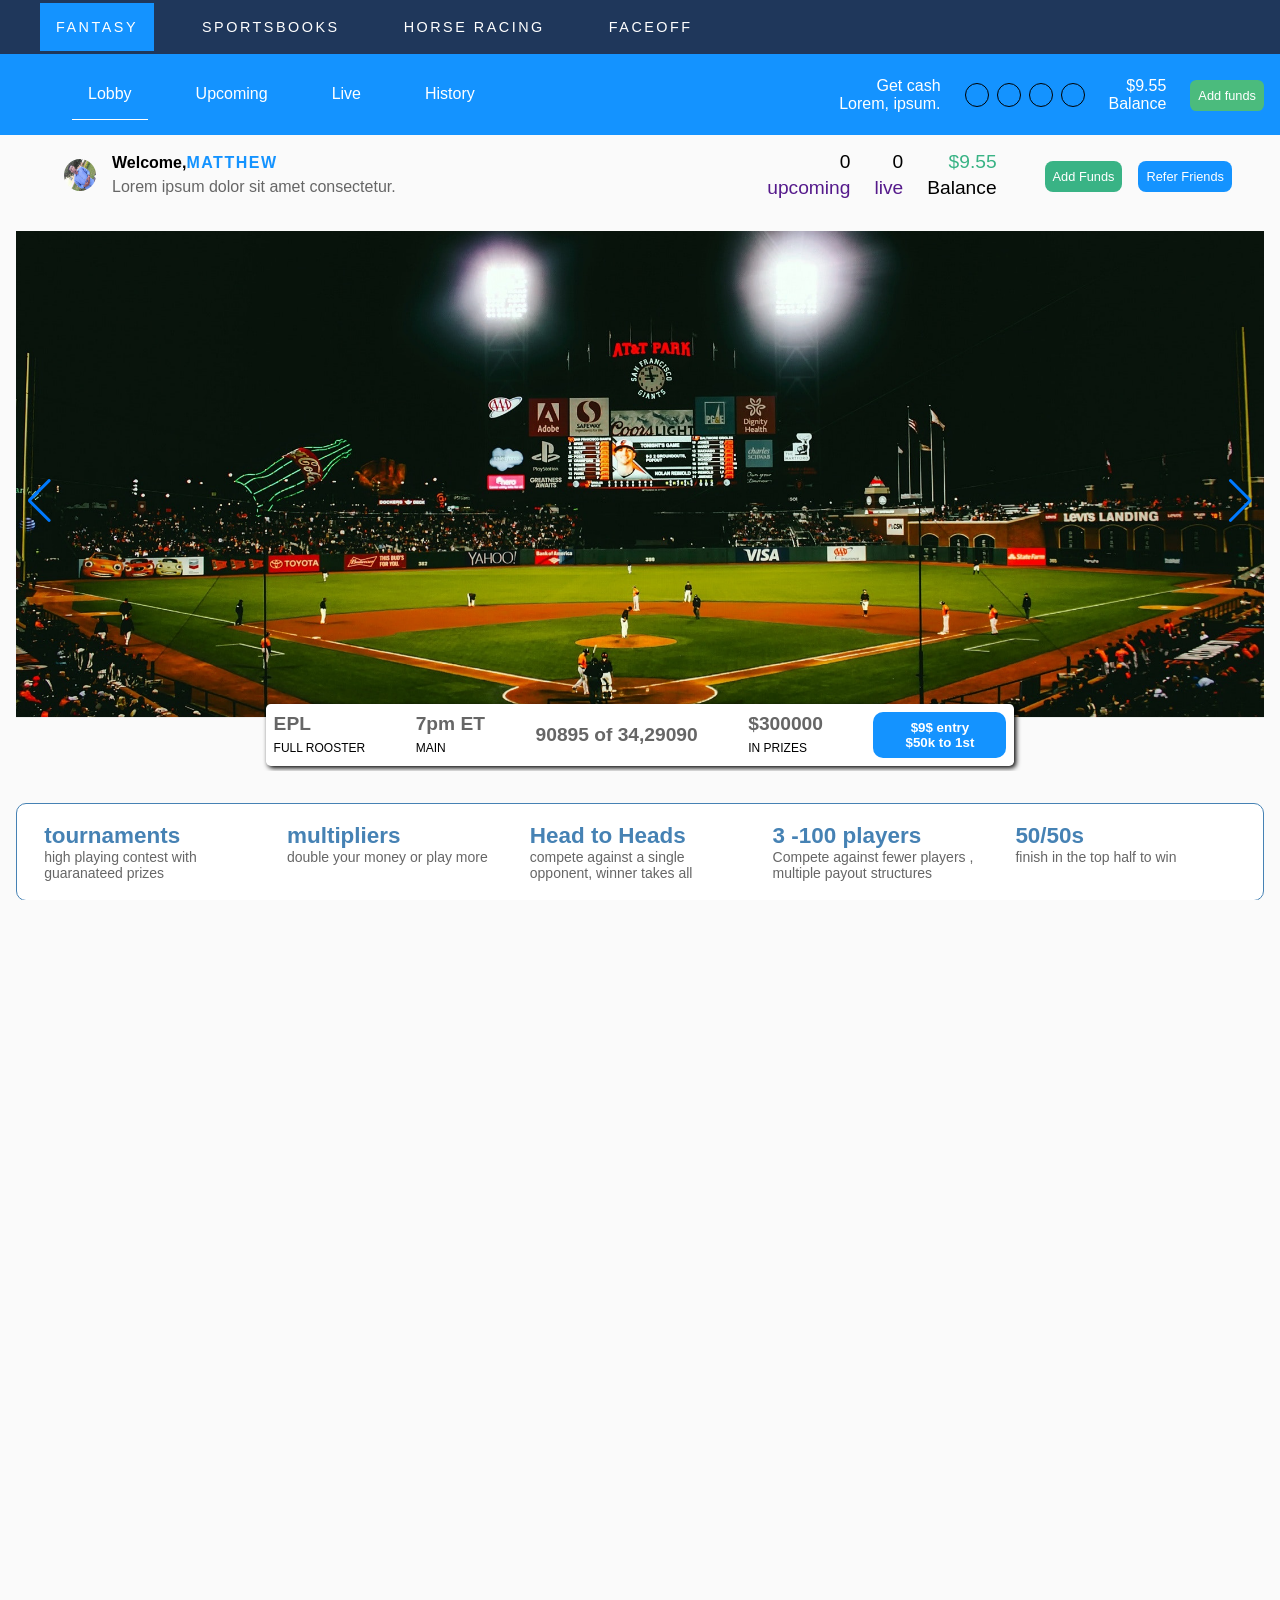
==== DASHBOARD/Leagues/epl.html @ 2b698c30 "finished balldraft" ====
<!DOCTYPE html>
<html lang="en">

<head>
  <meta charset="UTF-8" />
  <meta name="viewport" content="width=device-width, initial-scale=1.0" />
  <meta http-equiv="X-UA-Compatible" content="ie=edge" />
  <link rel="shortcut icon" type="image/png" href="" />
  <link href="https://fonts.googleapis.com/css?family=Poppins:300,400,500,600&display=swap" rel="stylesheet" />
  <link rel="stylesheet" href="../index.css" />
  <link rel="stylesheet" href="../responsive.css">
  <title>FanDuel | Daily Fantasy Sports and Online U.S. Sportsbook</title>
  <script defer src="index.js"></script>
  <link rel="stylesheet" href="https://cdn.jsdelivr.net/npm/swiper@9/swiper-bundle.min.css" />
  <link rel="stylesheet" href="../../assets/footer.css">
</head>
<style>
  .modal {
    /* height: 300px !important; */
    background-color: white;
    border: 1px solid steelblue;
    border-radius: 5px;
    width: 60%;
    display: none;
    visibility: hidden;
    height: 0;
    top: 50%;
    left: 50%;
    transform: translate(-50%, -50%);
    position: absolute;
    transition: all 1s ease-in;

  }



  .file {

    min-height: 500px !important;
    display: block !important;
    visibility: visible;
    transition: all .5s linear;
    color: white;
    font-weight: bold;
    border-radius: 10px;
    border: 2px solid grey;
    z-index: 20;
    width: 60% !important;

  }

  .swiper {
    width: 100%;
    height: 100%;
    margin: 2rem 0;
    position: relative;
  }

  .main_span {
    width: 100px;
    padding: 0.5rem;
    border-radius: 10px;
    background-color: brown;
    color: white;
    text-align: center;
  }

  .swiper-data {
    height: 60vh;
    /* background-color: blue; */
  }

  .swiper-data img {
    display: block;
    height: 90%;
    width: 100%;
    object-fit: cover;
  }

  /* .swiper-slide img {
    display: block;
    width: 100%;
    height: 100%;
    object-fit: cover;
  } */

  .swiper {
    margin-left: auto;
    margin-right: auto;
  }
</style>

<body>



  <main class="all__contents">

    <div class="backdrop">

    </div>

    <header>

      <nav class="top__nav">
        <span class="toggler open">&#9776;</span>
        <!-- <span class="close">&#x2715;</span> -->
        <ul class="primary-nav-list__top">
          <li><a class="fantassy__link" href="">FANTASY</a></li>
          <li><a href="" class="sports__link">SPORTSBOOKS</a></li>
          <li><a href="" class="horse__link">HORSE RACING</a></li>
          <li><a href="" class="faceoff__link">FACEOFF</a></li>
        </ul>
      </nav>

      <nav class="operations btm__nav">
        <!-- <div class="toggler__container" id="toggler__box"><span class="toggler">&#9776;</span></div> -->
        <div class="btm__nav--contents">
          <ul class="operations__tab-container primary-nav-list__btm" id="btm__list">
            <li><img src="" alt=""></li>
            <li class="btn operations__tab operations__tab--1
                operations__tab--active primary-nav-item" data-tab="1">
              <a href="" class="primary-nav-anchor"><span class="link-text">Lobby</span></a>
            </li>

            <li class="btn operations__tab operations__tab--2
                primary-nav-item" data-tab="2">
              <a href="/leagues" class="primary-nav-anchor"><span class="link-text">Upcoming</span></a>

            </li>
            <li class="btn operations__tab operations__tab--3 primary-nav-item
                live" data-tab="3">
              <a href="" class="primary-nav-anchor"><span class="link-text">Live</span></a>
            </li>
            <li class="btn operations__tab operations__tab--4 primary-nav-item
                history" data-tab="4">
              <a href="/leagues" class="primary-nav-anchor"><span class="link-text">History</span></a>
            </li>

          </ul>



          <ul class="cash__enquiry" id="cash__inquiry">
            <ul>
              <li class="align__right">Get cash</li>
              <li>Lorem, ipsum.</li>
            </ul>

            <ul class="dollar__logo--flex">
              <li class="dollar__logo"></li>
              <li class="dollar__logo"></li>
              <li class="dollar__logo"></li>
              <li class="dollar__logo"></li>
            </ul>


            <ul>
              <li class='align__right'>$9.55</li>
              <li>Balance</li>
            </ul>

            <li><a href="" class='addfunds'>Add funds</a></li>
          </ul>
        </div>


        <div class="operations__content operations__content--1
            operations__content--active">
          <section class="section--1" id="">
            <div class="profile__header">
              <div class="profile__section">
                <img src="../../Images/kc.jpg" alt="" class="profile__img">
                <div class="profile__section--text">
                  <p class="profile">Welcome,<span id="profile__name">MATTHEW</span></p>
                  <p>Lorem ipsum dolor sit amet consectetur.</p>
                </div>
              </div>

              <ul class="profile__transaction">
                <ul class="profile__transaction--1">
                  <li class="align__right">0</li>
                  <li class="align__right">0</li>
                  <li class="dolls align__right">$9.55</li>
                  <li class="upcoming__lobby"><a href="" class="">upcoming</a></li>
                  <li><a href="">live</a></li>
                  <li>Balance</li>

                </ul>
                <ul class="profile__transaction--2">
                  <li><a href="" class="addfunds">Add Funds</a></li>
                  <li><a href="" class="referfriends">Refer Friends</a></li>
                </ul>
              </ul>
            </div>



            <div class="swiper mySwiper">
              <div class="swiper-wrapper">
                <div class="swiper-slide swiper-data">
                  <img src="../../Images/fantassy-img-1.jpg" alt="">
                </div>
                <div class="swiper-slide swiper-data">
                  <img src="../../Images/fantassy-img-2.jpg" alt="">
                </div>
                <div class="swiper-slide swiper-data"><img src="../../Images/fantassy-img-3.jpg" alt=""></div>
                <div class="swiper-slide swiper-data"><img src="../../Images/fantassy-img-4.jpg" alt=""></div>
              </div>
              <div class="swiper-button-next"></div>
              <div class="swiper-button-prev"></div>
              <div class="swiper-pagination"></div>
              <aside class="entry__parent">
                <ul class="entry">
                  <aside>
                    <p>EPL</p>
                    <small>FULL ROOSTER</small>
                  </aside>
                  <aside>
                    <p>7pm ET</p>
                    <small>MAIN</small>
                  </aside>
                  <aside>
                    <p>90895 of 34,29090</p>

                  </aside>
                  <aside>
                    <p>$300000</p>
                    <small>IN PRIZES</small>
                  </aside>
                  <button>
                    $9$ entry <br>
                    $50k to 1st
                  </button>
                </ul>
              </aside>
            </div>
          </section>
          <main>
            <div class="tournaments">
              <aside>
                <h3>tournaments</h3>
                <p>high playing contest with guaranateed prizes </p>
              </aside>
              <aside>
                <h3>multipliers</h3>
                <p>double your money or play more </p>
              </aside>
              <aside>
                <h3>Head to Heads </h3>
                <p>compete against a single opponent, winner takes all </p>
              </aside>
              <aside>
                <h3>3 -100 players</h3>
                <p>Compete against fewer players , multiple payout structures</p>
              </aside>
              <aside>
                <h3>50/50s</h3>
                <p>finish in the top half to win </p>
              </aside>
            </div>
            <!-- contest -->
            <div class="create__contest">
              <button>create contest</button>
              <aside class="time">
                <span> 16min 11s left</span>
                <span>contest start</span>
              </aside>
              <!-- search -->
              <aside class="search">
                <input type="search" name="" id="" placeholder="search EPL">
              </aside>
              <!-- sort -->
              <aside class="sort">

              </aside>
            </div>
            <!-- end of contest -->

            <section class="game__types">
              <aside>
                <figure class="styles">
                  <h4>game styles</h4>
                  <div class="circle__controller">
                    <div class="circle"></div>
                    <div class="circle_text">
                      <p><b>single games</b></p>
                      <p>pick any five players from any game while staying under the salary cap</p>
                    </div>
                  </div>
                </figure>
                <figure class="styles">
                  <h4>states</h4>
                  <div class="circle__controller">
                    <div class="circle"></div>
                    <div class="circle_text">
                      <p><b>3:00pm ET</b></p>
                      <p>fullham vs chelsea</p>
                    </div>
                  </div>
                </figure>
                <figure class="styles">
                  <h4>states</h4>
                  <div class="circle__controller1">

                    <span style="display: flex; justify-content: space-between;">
                      <div class="circle_text">
                        <p><b>$0</b></p>

                        <p>min</p>
                      </div>
                      <div>
                        <p><b>$1000</b></p>
                        <p>max</p>
                      </div>
                    </span>
                    <input type="range" name="" id="" style="width: 100%;">
                  </div>
                </figure>
              </aside>
              <aside>
                <p class="p__text">play free pickem and fantasy games</p>
                <div class="game_play">
                  <!-- each line -->
                  <article>
                    <figure>

                      <div>
                        <h4>8k thu EPL wonder strike ($2k to first)</h4>
                        <p>3:00pm ET (che vs Ful)</p>
                      </div>
                      <div>
                        <span>
                          <p> <b>1620 of 2990</b></p>
                          <p>
                            95% <input type="range" name="" id="">
                          </p>
                        </span>
                        <span>
                          <p><b>$80000</b></p>
                          <p>guaranateed in prices</p>

                        </span>
                        <button>$5.55 Entrys</button>
                      </div>

                    </figure>
                    <hr>
                  </article>
                  <!-- end of each line -->
                  <!-- each line -->
                  <article>
                    <figure>

                      <div>
                        <h4>8k thu EPL wonder strike ($2k to first)</h4>
                        <p>3:00pm ET (che vs Ful)</p>
                      </div>
                      <div>
                        <span>
                          <p> <b>1620 of 2990</b></p>
                          <p>
                            95% <input type="range" name="" id="">
                          </p>
                        </span>
                        <span>
                          <p><b>$80000</b></p>
                          <p>guaranateed in prices</p>
                        </span>
                        <button class="show__modal" id="2">$5.55 Entrys</button>
                      </div>

                    </figure>
                    <hr>
                    <!-- modal -->
                    <div class="modal" id="2">
                      <div class="top-content">
                        <div class="left-text">
                          <p>8k thu EPL wonder strike ($2k to 1st)</p>
                          <p class="time__plan">
                            <span>
                              3:00pm ET
                            </span>
                            <span>
                              1,690 of 8,990
                            </span>
                          <div>
                            <p>$8000</p> <br>
                            <p>guaranateed in price</p>
                          </div>
                          </p>
                          <div class="close__btn">&#x2715</div>

                        </div>
                        <!-- <span class="close-icon"><i class="fas fa-times"></i></span> -->
                        <div class="close__btn">&#x2715</div>

                        <div class="fas fa-camera-retro"></div>
                      </div>
                      <div class="left_link">
                        <span class="summary__link">summary</span>
                        <span class="entries__link">entries</span>
                        <span class="prices__link">prices</span>
                        <span class="rules__link">rules and scoring</span>
                      </div>
                      <main class="remaining summary">
                        <aside>
                          <p>1st</p>
                          <p>$40,000</p>
                        </aside>
                        <aside>
                          <p>2st</p>
                          <p>$40,000</p>
                        </aside>
                        <aside>
                          <p>1st</p>
                          <p>$40,000</p>
                        </aside>
                        <aside>
                          <p>1st</p>
                          <p>$40,000</p>
                        </aside>
                        <aside>
                          <p>1st</p>
                          <p>$40,000</p>
                        </aside>
                        <aside>
                          <p>1st</p>
                          <p>$40,000</p>
                        </aside>
                        <aside>
                          <p>1st</p>
                          <p>$40,000</p>
                        </aside>
                        <aside>
                          <p>1st</p>
                          <p>$40,000</p>
                        </aside>
                        <aside>
                          <p>1st</p>
                          <p>$40,000</p>
                        </aside>
                      </main>

                      <main class="remaining entries">
                        <aside>
                          <p>1st</p>
                          <p>$40,000</p>
                        </aside>
                        <aside>
                          <p>2st</p>
                          <p>$40,000</p>
                        </aside>
                        <aside>
                          <p>1st</p>
                          <p>$40,000</p>
                        </aside>
                        <aside>
                          <p>1st</p>
                          <p>$40,000</p>
                        </aside>
                        <aside>
                          <p>1st</p>
                          <p>$40,000</p>
                        </aside>
                        <aside>
                          <p>1st</p>
                          <p>$40,000</p>
                        </aside>
                        <aside>
                          <p>1st</p>
                          <p>$40,000</p>
                        </aside>
                        <aside>
                          <p>1st</p>
                          <p>$40,000</p>
                        </aside>
                        <aside>
                          <p>1st</p>
                          <p>$40,000</p>
                        </aside>
                      </main>

                      <main class="remaining prices">
                        <aside>
                          <p>1st</p>
                          <p>
                          <p>$2000</p>
                          <p>6th-7th</p>
                          </p>
                          <p>
                          <p>$40,000</p>
                          <p>$50</p>
                          </p>
                          <p>31st-40th</p>
                          <p>$20</p>
                        </aside>
                        <aside>
                          <p>2nd</p>
                          <p>
                          <p>$2000</p>
                          <p>6th-7th</p>
                          </p>
                          <p>
                          <p>$40,000</p>
                          <p>$50</p>
                          </p>
                          <p>31st-40th</p>
                          <p>$20</p>
                        </aside>
                        <aside>
                          <p>3rd</p>
                          <p>
                          <p>$2000</p>
                          <p>6th-7th</p>
                          </p>
                          <p>
                          <p>$40,000</p>
                          <p>$50</p>
                          </p>
                          <p>31st-40th</p>
                          <p>$20</p>
                        </aside>
                        <aside>
                          <p>4th</p>
                          <p>
                          <p>$2000</p>
                          <p>6th-7th</p>
                          </p>
                          <p>
                          <p>$40,000</p>
                          <p>$50</p>
                          </p>
                          <p>31st-40th</p>
                          <p>$20</p>
                        </aside>
                        <aside>
                          <p>5th</p>
                          <p>
                          <p>$2000</p>
                          <p>6th-7th</p>
                          </p>
                          <p>
                          <p>$40,000</p>
                          <p>$50</p>
                          </p>
                          <p>31st-40th</p>
                          <p>$20</p>
                        </aside>

                      </main>



                      <main class="remaining rules">

                       <div class="updates">
                        <div>
                          <p>Captain-15 X Pts</p>
                        </div>
                        <div>
                          <p>Assists</p>
                          <p>10.5</p>
                        </div>
                        <div>
                          <p>Blocked Shots(BLK)</p>
                          <p>1.95</p>
                        </div>
                        <div>
                          <p>Chances Created(CHNCR)</p>
                          <p>4.5</p>
                        </div>
                        <div>
                          <p>Clearances(CLEAR)</p>
                          <p>1.95</p>
                        </div>
                        <div>
                          <p>Goals Scored(GOAL)</p>
                          <p>22.5</p>
                        </div>
                        <div>
                          <p>Interceptions(INT</p>
                          <p>1.95</p>
                        </div>
                        <div>
                          <p>Shots on goal(SOG)</p>
                          <p>7.5</p>
                        </div>
                        <!-- <div> -->
                        <div>
                          <p>DEF</p>
                        </div>
                        <div>
                          <p>Assists</p>
                          <p>10.5</p>
                        </div>
                        <div>
                          <p>Blocked Shots(BLK)</p>
                          <p>1.95</p>
                        </div>
                        <div>
                          <p>Chances Created(CHNCR)</p>
                          <p>4.5</p>
                        </div>
                        <div>
                          <p>Clearances(CLEAR)</p>
                          <p>1.95</p>
                        </div>
                        <div>
                          <p>Goals Scored(GOAL)</p>
                          <p>22.5</p>
                        </div>
                        <div>
                          <p>Interceptions(INT</p>
                          <p>1.95</p>
                        </div>
                        <div>
                          <p>Shots on goal(SOG)</p>
                          <p>7.5</p>
                        </div>
                       <!-- </div> -->
                      </div>
                        <div class="updates">
                          <div>
                            <p>FWD/MID</p>
                          </div>
                          <div>
                            <p>Assists</p>
                            <p>10.5</p>
                          </div>
                          <div>
                            <p>Blocked Shots(BLK)</p>
                            <p>1.95</p>
                          </div>
                          <div>
                            <p>Chances Created(CHNCR)</p>
                            <p>4.5</p>
                          </div>
                          <div>
                            <p>Clearances(CLEAR)</p>
                            <p>1.95</p>
                          </div>
                          <div>
                            <p>Goals Scored(GOAL)</p>
                            <p>22.5</p>
                          </div>
                          <div>
                            <p>Interceptions(INT</p>
                            <p>1.95</p>
                          </div>
                          <div>
                            <p>Shots on goal(SOG)</p>
                            <p>7.5</p>
                          </div>
                        </div>
                       
                      </main>




                      <div class="footer_figure">
                        <p style="color: white;">
                          $50.00
                        </p>
                        <div>
                          <button>remove without lineup</button>
                          <button>enter new line up</button>
                        </div>
                      </div>
                    </div>
                    <!-- modal -->
                  </article>


                  <!-- end of each line -->
                  <!-- each line -->
                  <article>
                    <figure>

                      <div>
                        <h4>8k thu EPL wonder strike ($2k to first)</h4>
                        <p>3:00pm ET (che vs Ful)</p>
                      </div>
                      <div>
                        <span>
                          <p> <b>1620 of 2990</b></p>
                          <p>
                            95% <input type="range" name="" id="">
                          </p>
                        </span>
                        <span>
                          <p><b>$80000</b></p>
                          <p>guaranateed in prices</p>
                        </span>
                        <button>$5.55 Entrys</button>
                      </div>

                    </figure>
                    <hr>
                  </article>
                  <!-- end of each line -->
                  <!-- each line -->
                  <article>
                    <figure>

                      <div>
                        <h4>8k thu EPL wonder strike ($2k to first)</h4>
                        <p>3:00pm ET (che vs Ful)</p>
                      </div>
                      <div>
                        <span>
                          <p> <b>1620 of 2990</b></p>
                          <p>
                            95% <input type="range" name="" id="">
                          </p>
                        </span>
                        <span>
                          <p><b>$80000</b></p>
                          <p>guaranateed in prices</p>
                        </span>
                        <button>$5.55 Entrys</button>
                      </div>

                    </figure>
                    <hr>
                  </article>
                  <!-- end of each line -->
                  <!-- each line -->
                  <article>
                    <figure>

                      <div>
                        <h4>8k thu EPL wonder strike ($2k to first)</h4>
                        <p>3:00pm ET (che vs Ful)</p>
                      </div>
                      <div>
                        <span>
                          <p> <b>1620 of 2990</b></p>
                          <p>
                            95% <input type="range" name="" id="">
                          </p>
                        </span>
                        <span>
                          <p><b>$80000</b></p>
                          <p>guaranateed in prices</p>
                        </span>
                        <button>$5.55 Entrys</button>
                      </div>

                    </figure>
                    <hr>
                  </article>
                  <!-- end of each line -->
                  <!-- each line -->
                  <article>
                    <figure>

                      <div>
                        <h4>8k thu EPL wonder strike ($2k to first)</h4>
                        <p>3:00pm ET (che vs Ful)</p>
                      </div>
                      <div>
                        <span>
                          <p> <b>1620 of 2990</b></p>
                          <p>
                            95% <input type="range" name="" id="">
                          </p>
                        </span>
                        <span>
                          <p><b>$80000</b></p>
                          <p>guaranateed in prices</p>
                        </span>
                        <button>$5.55 Entrys</button>
                      </div>

                    </figure>
                    <hr>
                  </article>
                  <!-- end of each line -->
                </div>
              </aside>
            </section>
          </main>
        </div>



        <!-- footer section  -->
        <footer>
          <div class="main-content">
            <div class="left box">
              <h2>About us</h2>
              <div class="content">
                <p>balldraft is an online betting manager situated in making the
                  best out of the soccer game and giving you maximum satisfaction</p>
              </div>
            </div>
            <div class="center box">
              <h2>Address</h2>
              <div class="content">
                <div class="place">
                  <span class="text"> <a href="./contact.html">Contact us</a>
                </div>
                <div class="phone">

                  <span class="text"> <a href="./privacy.html">privacy policy</a>
                </div>
                <div class="email">

                  <span class="text"> <a href="./faq.html">faqs</a>
                  </span>
                </div>
                <div class="email">

                  <span class="text"> <a href="./auth">Register</a>
                  </span>
                </div>

              </div>
            </div>
            <div class="right box">
              <h2>Contact us</h2>
              <div class="content">
                <form action="#">
                  <div class="email">
                    <div class="text">Email *</div>
                    <input type="email" required>
                  </div>
                  <div class="msg">
                    <div class="text">Message *</div>
                    <textarea rows="2" cols="25" required></textarea>
                  </div>
                  <div class="btn">
                    <button type="submit">Send</button>
                  </div>
                </form>
              </div>
            </div>
          </div>
          <div class="bottom">
            <center>
              <span class="far fa-copyright"></span><span> 2023 All rights
                reserved.</span>
            </center>
          </div>
        </footer>
      </nav>

    </header>


  </main>
  <script>
    let showEl = document.querySelectorAll(".show__modal");
    let information = document.querySelectorAll(".modal");
    showEl.forEach((element) => {
      element.addEventListener("click", function (e) {
        information.forEach((info) => {
          if (e.target.id == info.id) {
            info.classList.toggle("file");
          } else {
            info.classList.remove("file");
          }
        });
      });
    });
  </script>
  <script src="https://cdn.jsdelivr.net/npm/swiper@9/swiper-bundle.min.js"></script>
  <!-- Initialize Swiper -->
  <script>
    var swiper = new Swiper(".mySwiper", {
      spaceBetween: 30,
      centeredSlides: true,
      autoplay: {
        delay: 2500,
        disableOnInteraction: false,
      },
      pagination: {
        el: ".swiper-pagination",
        clickable: true,
      },
      navigation: {
        nextEl: ".swiper-button-next",
        prevEl: ".swiper-button-prev",
      },
    });
  </script>


</body>

</html>
---- DASHBOARD/index.css ----
/* The page is NOT responsive. You can implement responsiveness yourself if you wanna have some fun 😃 */
/* @import url('responsive.css'); */

:root {
  --color-primary: #1f375b;
  --color-secondary: #1493ff;
  --color-tertiary: #ff585f;
  --color-primary-darker: #4bbb7d;
  --color-secondary-darker: #ffbb00;
  --color-tertiary-darker: #fd424b;
  --color-primary-opacity: #5ec5763a;
  --color-secondary-opacity: #ffcd0331;
  --color-tertiary-opacity: #ff58602d;
  --gradient-primary: linear-gradient(to top left, #39b385, #9be15d);
  --gradient-secondary: linear-gradient(to top left, #ffb003, #ffcb03);
}
/* *{
} */

body {
  margin: 0;
  font-family: "Roboto Condensed", sans-serif;
  overflow-x: hidden;
  min-height: 100vh;
  background-color: rgba(240, 240, 240, 0.3);
}
.backdrop {
  position: fixed;
  width: 100%;
  height: 100vh;
  background-color: rgba(0, 0, 0, 0.3);
  display: none;
  z-index: 10;
  bottom: 0;
  left: 0;
  /* inset: 0 0 auto; */
}
.display__backdrop {
  display: block;
}

html {
  box-sizing: border-box;
  overflow-x: hidden;
  /* height: 100vh; */
  /* width:auto; */
  /* background-color: red; */
}

*,
*::after,
*::before {
  box-sizing: inherit;
}

* {
  margin: 0;
}

header {
  height: 15vh;
  display: flex;
  align-items: flex-end;
  justify-content: start;
  flex-flow: column wrap;
  /* max-width: 1000px; */
  /* background-color: red; */
}
/* .toggler{
  display: none;
  position: absolute;
} */
/* .toggler__container{
  display: none;
  color: white;
  background-color: #1f375b;
  height:100%;
  position: relative;
} */
.toggler {
  position: absolute;
  right: 1rem;
  line-height: 9vh;
  font-size: 1.2rem;
  cursor: pointer;
  /* padding: 0.5rem; */
  right: 1rem;
  display: none;
}
nav {
  width: 100%;
}
/* header a{
    color: white;
} */

.top__nav {
  height: 40%;
  margin: 0;
  /* width: 100vw; */
}

.top__nav a {
  color: white;
}

.btm__nav {
  height: 60%;
  /* width: 100vw; */
}

.top__nav {
  background-color: var(--color-primary);
}

.top__nav,
.primary-nav-list__btm {
  padding-left: 2.5rem;
}

.btm__nav {
  background-color: var(--color-secondary);
}

.primary-nav-list__btm {
  background-color: var(--color-secondary);
}

.top__nav li a {
  letter-spacing: 2.5px;
  padding: 1rem;
  font-size: 0.9rem;
}

.sports__link:hover,
.horse__link:hover,
.faceoff__link:hover {
  color: #1493ff;
}

a {
  text-decoration: none;
}

ul {
  padding: 0;
  list-style-type: none;
}

.primary-nav-list__top,
.primary-nav-list__btm {
  height: 100%;
  display: flex;
  align-items: center;
  gap: 2rem;
}

.fantassy__link {
  background-color: #1493ff;
}

.sub__heading {
  height: 10vh;
  border: 1px solid black;
}

.primary-nav-item {
  display: flex;
  flex-flow: column wrap;
  align-items: flex-end;
  justify-content: center;
}

.primary-nav-list__btm {
  height: 100%;
  position: relative;
}

.primary-nav-item__active {
  visibility: visible;
}

.live__secondary {
  display: flex;
  align-items: center;
  justify-content: space-between;
}

.btn {
  display: inline-block;
  font-family: inherit;
  font-weight: 500;
  border: none;
  padding: 1rem;
  cursor: pointer;
  transition: all 0.3s;
}

.btn a {
  color: #fff;
}

p {
  color: #666;
}

/* nav and stickly class at the same time */

header {
  /* background-color: red; */
  width: 100%;
}
/* OPERATIONS */
.operations {
  /* height: 100vh; */
  /* overflow: hidden; */
}

.operations__content {
  display: none;
  /* padding: 1rem 1rem 0 1rem; */
  margin: 1rem;
  /* background-color: red; */
  /* JUST PRESENTATIONAL */
  font-size: 1.2rem;
  /* width: 100vw; */
}

.operations__tab {
  border-bottom: 1px solid transparent;
}

.operations__tab--active {
  /* transform: translateY(-66%); */
  border-bottom: 1px solid white;
}

.operations__content--active {
  display: block;
  /* visibility: visible; */
}

.slider {
  max-width: 100rem;
  height: 50rem;
  margin: 0 auto;
  position: relative;

  /* IN THE END */
  overflow: hidden;
}

.slide {
  position: absolute;
  top: 0;
  width: 100%;
  height: 50rem;
  display: flex;
  align-items: center;
  justify-content: center;

  /* THIS creates the animation! */
  transition: transform 1s;
  background-repeat: no-repeat;
  background-size: cover;
  background-position: 50%;
}

.slide1 {
  background-image: url("../Images/fantassy-img-1.jpg");
}

.slide2 {
  background-image: url("../Images/fantassy-img-4.jpg");
}

.slide3 {
  background-image: url("../Images/fantassy-img-3.jpg");
}

.slide > img {
  /* Only for images that have different size than slide */
  width: 100%;
  height: 100%;
  object-fit: cover;
}

.slider__btn {
  position: absolute;
  top: 50%;
  z-index: 10;
  border: none;
  background: rgba(255, 255, 255, 0.7);
  font-family: inherit;
  color: #333;
  border-radius: 50%;
  height: 5.5rem;
  width: 5.5rem;
  font-size: 3.25rem;
  cursor: pointer;
}

.slider__btn--left {
  left: 10%;
  transform: translate(-50%, -50%);
}

.slider__btn--right {
  right: 10%;
  transform: translate(50%, -50%);
}

.dots {
  position: absolute;
  bottom: 5%;
  left: 50%;
  transform: translateX(-50%);
  display: flex;
}

.dots__dot {
  border: none;
  background-color: #b9b9b9;
  opacity: 0.7;
  height: 1rem;
  width: 1rem;
  border-radius: 50%;
  margin-right: 1.75rem;
  cursor: pointer;
  transition: all 0.5s;

  /* Only necessary when overlying images */
  /* box-shadow: 0 0.6rem 1.5rem rgba(0, 0, 0, 0.7); */
}

.dots__dot:last-child {
  margin: 0;
}

.dots__dot--active {
  /* background-color: #fff; */
  background-color: #888;
  opacity: 1;
}

/* TESTIMONIALS */
.testimonial {
  width: 65%;
  position: relative;
}

/* .testimonial::before {
    content: '\201C';
    position: absolute;
    top: -5.7rem;
    left: -6.8rem;
    line-height: 1;
    font-size: 20rem;
    font-family: inherit;
    color: var(--color-primary);
    z-index: -1;
  } */
.testimonial {
  background-color: white;
  position: relative;
  bottom: 10%;
  border-radius: 1rem;
  padding: 2.5rem 1rem 0 1rem;
  box-shadow: 2px 2px 5px black;
  /* transform: translateY(50%); */
}

.testimonial__header {
  font-size: 2.25rem;
  font-weight: 500;
  margin-bottom: 1.5rem;
}

.testimonial__text {
  font-size: 1.7rem;
  margin-bottom: 3.5rem;
  color: black;
  /* background-color: white; */
}

.testimonial__author {
  margin-left: 3rem;
  font-style: normal;

  display: grid;
  grid-template-columns: 6.5rem 1fr;
  column-gap: 2rem;
}

.testimonial__photo {
  grid-row: 1 / span 2;
  width: 6.5rem;
  border-radius: 50%;
}

.testimonial__name {
  font-size: 1.7rem;
  font-weight: 500;
  align-self: center;
  margin: 0;
}

.testimonial__location {
  font-size: 1.5rem;
}

.section__title--testimonials {
  margin-bottom: 4rem;
}

/* SIGNUP */
.section--sign-up {
  background-color: #37383d;
  border-top: none;
  border-bottom: 1px solid #444;
  text-align: center;
  /* padding: 10rem 3rem; */
}

.section--sign-up .section__header {
  color: #fff;
  text-align: center;
}

.section--sign-up .section__title {
  margin-bottom: 6rem;
}

.section--sign-up .btn {
  font-size: 1.9rem;
  /* padding: 2rem 5rem; */
}

.slider {
  /* background-color: rgb(255, 29, 29); */
  text-align: center;
  /* color: white; */
  height: 100vh;
  margin: 0 1rem;
}

.slider--left__container,
.slider--right__container {
  height: 100%;
  width: 20%;
  /* background-color:rgb(250, 46, 46); */
}

.slider__container {
  display: flex;
  justify-content: space-between;
  align-items: center;
  /* background-color: rgb(255, 29, 29); */
  width: 100%;
  height: 100%;
}

#section--3 {
  position: relative;
}

.profile {
  color: black;
  font-weight: 600;
}
#profile__name {
  color: #1493ff;
  letter-spacing: 1.5px;
}

.entry__parent {
  display: flex;
  justify-content: center;
  align-items: center;
  position: absolute;
  bottom: 1%;
  z-index: 20;
  width: 100%;
}
.entry {
  display: flex;
  align-items: center;
  justify-content: space-between;
  padding: 0.5rem;
  gap: 2%;
  background-color: white;
  width: 60%;
  box-shadow: 2px 2px 5px black;
  border-radius: 0.3rem;
}
.entry p {
  font-weight: bold;
}
.entry small {
  font-size: 12px;
}
.entry button {
  background-color: #1493ff;
  color: white;
  padding: 0.5rem 2rem;
  border: none;
  font-weight: bold;
  border-radius: 10px;
}
.entry li a {
  text-decoration: none;
  color: black;
}
.btm__nav--contents {
  display: flex;
  background-color: #1493ff;
  align-items: center;
  justify-content: space-between;
}
.btm__nav--left {
  display: flex;
  height: 9vh;
  align-items: center;
}
.cash__enquiry {
  display: flex;
  height: 9vh;
  align-items: center;
  gap: 1.5rem;
  color: white;
  /* background-color: white; */
}
.cash__enquiry a {
  padding: 0.5rem;
  color: white;
  background-color: #4bbb7d;
  border-radius: 0.4rem;
  font-size: 0.8rem;
}
.dollar__logo--flex + ul + li {
  margin-right: 1rem;
}
.align__right {
  text-align: right;
}

.dollar__logo {
  border: 1px solid black;
  border-radius: 50%;
  width: 1.5rem;
  height: 1.5rem;
}
.dollar__logo--flex {
  display: flex;
  gap: 0.5rem;
}
.profile__img {
  height: 2rem;
  width: 2rem;
  border-radius: 50%;
}
.profile__header {
  padding-left: 1rem;
  padding-right: 2rem;
  display: flex;
  justify-content: space-between;
  align-items: center;
  gap: 1rem;
}
.profile__section {
  padding-left: 2rem;
  display: flex;
  align-items: center;
  gap: 1rem;
  justify-content: flex-start;
  font-size: 1rem;
  color: black;
  /* font-weight: 700; */
}
.profile__section p {
  line-height: 1.5;
}
.profile__transaction--1 {
  display: grid;
  grid-template-columns: repeat(3, 0.1fr);
  grid-template-rows: repeat(2, 0.1fr);
  grid-row-gap: 0.2rem;
  grid-column-gap: 1.5rem;
  align-content: center;
  justify-content: center;
}
.profile__transaction--2 {
  display: flex;
  align-items: center;
  gap: 1rem;
  margin-left: 3rem;
  /* background-color: red; */
}
.profile__transaction--2 li a {
  padding: 0.5rem;
  /* background-color: #1493ff; */
  border-radius: 0.5rem;
  color: white;
  font-size: 0.8rem;
}
.addfunds {
  background-color: #39b385;
}
.dolls {
  color: #39b385;
}
.referfriends {
  background-color: #1493ff;
}
.profile__transaction {
  display: flex;
  justify-content: space-between;
}

.thu__shots--container {
  display: flex;
  width: 100%;
  align-items: center;
  justify-content: center;
  margin-top: 2rem;
  gap: 2rem;
}

.thu__shot {
  /* display: inline-block; */
}

.thu__shot a {
  background-color: white;
  color: #1493ff;
  padding: 0.5rem 1.5rem;
  font-size: 1.2rem;
  box-shadow: 1px 1px 5px black;
}

#discover a {
  background-color: #1493ff;
  color: white;
  padding: 0.5rem 1.5rem;
  font-size: 1.2rem;
}

.new__game {
  display: flex;
  align-items: center;
  justify-content: space-between;
  background-color: aliceblue;
  border: 1px solid steelblue;
  border-radius: 10px;
  margin: 2rem 1rem;
  padding: 1rem;
}
.new__game button {
  padding: 0.5rem 2rem;
  border-radius: 10px;
  color: white;
  background-color: #1493ff;
  border: none;
  cursor: pointer;
}
.new__game--right {
  display: flex;
  gap: 2rem;
  align-items: center;
}
.contests__table--contents figure {
  background-color: white;
  padding: 1rem 0;
}
.contests__table {
  border-bottom: 1px solid grey;
  display: flex;
  flex-flow: column wrap;
  justify-content: center;
  justify-content: space-around;
  margin: 1rem;
  padding: 1rem;
}
.nba__right div:nth-child(2) p {
  color: green;
  font-size: 15px;
}
.blessed {
  height: 60px;
  width: 60px;
}
.nba__right small {
  font-size: 12px;
}
.contests__table button {
  padding: 0.5rem 3rem;
  cursor: pointer;
  border-radius: 10px;
  color: #1493ff;
  border: 1px solid #1493ff;
}
.contests__table h4 {
  color: #1493ff;
}
.contest {
  display: flex;
  align-items: center;
  justify-content: space-between;
}
.nba__left {
  display: flex;
  justify-content: center;
  gap: 1rem;
  margin-left: 1rem;
  /* flex-basis: 50%; */
}
.nba__right {
  display: flex;
  gap: 1rem;
}
.content__text {
  background-color: blue;
  display: flex;
  flex-flow: column wrap;
}
.games {
  display: flex;
  flex-flow: column wrap;
  height: 30vh;
  margin: 1rem 0 0 1rem;
  box-shadow: 2px 2px 5px black;
  justify-content: space-around;
  padding-left: 1rem;
  padding-right: 1rem;
}
.games li {
  padding: 0.5rem;
  border: 1px solid black;
}

.playnow {
  padding: 1rem;
  background-color: #1493ff;
  color: white;
}

.new__game li {
  font-size: 1rem;
}

.section--1 {
  width: 100%;
}

/* upcoming */

.upcoming__heading--flex--wrapper .upcoming__heading,
.live__heading--flex--wrapper .live__heading {
  display: flex;
  justify-content: space-between;
  font-size: 1.2rem;
  margin-bottom: 1.5rem;
  align-items: center;
  box-shadow: 0px 0px 0.6px black;
  padding-left: 0.5rem;
}

.upcoming__heading--right {
  display: grid;
  grid-template-columns: repeat(2, 5rem);
  grid-template-rows: repeat(2, 2rem);
  justify-items: center;
}

.live__heading--right {
  display: grid;
  grid-template-columns: repeat(3, 5rem);
  grid-template-rows: repeat(3, 2rem);
  justify-items: center;
  align-items: center;
}

.upcoming__heading a,
.live__heading a {
  color: black;
}

.tournaments {
  display: flex;
  padding: 1rem;
  background-color: white;
  border-radius: 10px;
  border: 1px solid steelblue;
}
.tournaments aside {
  width: 270px;
  /* border: 1px solid blue; */
  margin: 0 0.5rem;
  padding: 0.2rem;
  cursor: pointer;
}
.tournaments aside:hover {
  border-bottom: 2px solid steelblue;
}
.spanned {
  flex-basis: 50%;
  display: flex;
  justify-content: space-between;
  gap: 2%;
  /* align-items: center; */
}
.nav__sum {
  color: steelblue;
  display: flex;
  justify-content: flex-start !important;
  align-items: center;
}
.nav__sum li {
  padding: 0.5rem;
  list-style: none;
  cursor: pointer;
  margin: 0.5rem;
}
.nav__sum li:hover {
  border-bottom: 2px solid steelblue;
}
.left_link {
  display: flex;
  align-items: center;
  justify-content: flex-start;
  gap: 1%;
  color: steelblue;
  padding: 0 0.5rem;
}
.left_link span {
  cursor: pointer;
}
.remaining {
  padding: 1rem;
  height: 260px;
  overflow-y: scroll;
  background-color: white;
  /* border-radius: 10px; */
  display: none;
  border-top: 1px solid rgb(212, 212, 212);
  /* margin-top:1rem; */
}
.summary{
  display: none;
  
}
.remaining aside {
  display: flex;
  align-items: center;
  justify-content: space-between;
  padding: 0.5rem 0;
  border-bottom: 1px solid rgb(212, 212, 212);
}
.footer_figure {
  position: absolute;
  bottom: 0;
  width: 100%;
  display: flex;
  padding: 1rem;
  /* border-top: 1px solid grey; */
  background-color: grey;
  color: white;
  justify-content: space-between;
}
.footer_figure button {
  padding: 0.5rem;
  border: none;
  border-radius: 10px;
  cursor: pointer;
  background-color: green;
  color: white;
}
.footer_figure button:first-child {
  border: 1px solid steelblue;
  background-color: white;
  color: steelblue;
}
.left-text {
  display: flex;
  justify-content: space-between;
  align-items: flex-start;
  margin-bottom: 0.5rem;
  padding: 0.5rem;
  /* border-bottom: 1px solid steelblue; */
}
.tournaments h3 {
  color: steelblue;
}
.tournaments p {
  font-size: 14px;
}

.create__contest {
  display: flex;
  align-items: center;
  justify-content: space-between;
  padding: 0.5rem;
}
.create__contest .search {
  flex-basis: 60%;
}
.create__contest .time {
  display: flex;
  align-items: center;
  flex-direction: column;
}
.create__contest span:nth-child(2) {
  color: grey;
  font-size: 12px;
  text-transform: uppercase;
}
.create__contest .search input {
  width: 100%;
  padding: 0.7rem;
  border-radius: 0.5rem;
  outline: #1493ff;
  border: 1px solid #1493ff;
}
.create__contest button {
  padding: 0.5rem 2rem;
  border: none;
  border-radius: 10px;
  color: white;
  background-color: #4bbb7d;
  font-weight: bold;
  cursor: pointer;
}
.game__types {
  display: flex;
  justify-content: space-between;
  padding: 1rem;
  gap: 2%;
}
.game__types aside:nth-child(2) {
  flex-basis: 80%;
}
.game__types aside:nth-child(1) {
  flex-basis: 20%;
}
.game__types .p__text {
  text-align: center;
  padding: 1rem;
  border-radius: 10px;
  border: 1px solid #1493ff;
  color: #1493ff;
  font-weight: bold;
  text-transform: capitalize;
}
.game__types .game_play {
  border-radius: 10px;
  border: 1px solid #1493ff;
  margin: 1rem 0;
}
.game__types .game_play article {
  font-size: 14px;
  margin: 0.5rem 0;
  padding: 1rem;
}
.game__types .game_play hr {
  width: 70%;
  margin: auto;
  margin-top: 0.5rem;
}

.game__types .game_play figure {
  display: flex;
  justify-content: space-between;
  /* padding: 1rem; */
  font-size: 14px;
  margin: 0.5rem 0;
}
.game__types .game_play h4 {
  color: #1493ff;
}
.game__types .game_play figure div:nth-child(2) {
  flex-basis: 60%;
  display: flex;
  gap: 1rem;
  align-items: center;
  justify-content: space-between;
}
.game__types .game_play figure div:nth-child(2) button {
  padding: 0.5rem 2rem;
  color: #1493ff;
  border: 1px solid #1493ff;
  border-radius: 10px;
  cursor: pointer;
}
figure.styles {
  display: flex;
  flex-direction: column;
  justify-content: space-around;
  font-size: 15px;
  height: 150px;
  border: 1px solid #1493ff;
  border-radius: 10px;
  padding: 1rem;
  margin: 1rem 0;
}

.circle_text p {
  font-size: 12px;
}
figure.styles h4 {
  text-transform: capitalize;
}
.circle {
  height: 20px;
  width: 20px;
  border: 5px solid #1493ff;
  border-radius: 50%;
}
.circle__controller {
  display: flex;
  align-items: center;
  justify-content: center;
  gap: 2%;
}
.entries__drafts a,
.entries__display a {
  color: #1493ff;
}

.entries__drafts {
  display: flex;
  font-size: 1.2rem;
  gap: 1.5rem;
  list-style: none;
}

.entries__display {
  display: flex;
  align-items: center;
  justify-content: center;
  gap: 1rem;
  flex-flow: column wrap;
  font-size: 1rem;
  box-shadow: 2px 2px 3px black;
  height: 15rem;
  width: 100%;
}

.entries__display--wrapper {
  display: none;
  align-items: center;
  /* justify-content: space-around; */
  flex-flow: column wrap;
}

.draft__dropdown {
  display: none;
}

.draft__dropdown--active {
  display: block;
  transition: all 0.3s;
}

.entries__display--active {
  display: flex;
  transition: all 0.3s;
}

.entries__dropdown--lists {
  display: flex;
  width: 100%;
  justify-content: space-evenly;
  margin-top: 2rem;
}

.entries__dropdown--lists li {
  font-size: 1.3rem;
  margin: 0.5rem;
}

.entry--active {
  border-bottom: 3px solid #1493ff;
  transition: all 0.3s;
}

.lobby {
  color: #1493ff;
}

.fadein {
  animation: fadeInAnimation ease 3s;
  animation-iteration-count: 1;
  animation-fill-mode: forwards;
}

@keyframes fadeInAnimation {
  0% {
    opacity: 0;
  }

  100% {
    opacity: 1;
  }
}

/* live section */

.live__heading--text {
  display: flex;
  flex-flow: column wrap;
}

.live__scoring--subtext {
  font-size: 0.8rem;
}

.live__main {
  display: none;
}

.display__livemain {
  display: flex;
  justify-content: space-around;
  gap: 5;
}

.removelivesec {
  display: none;
}

.live__main--left {
  width: 60%;
  height: 30vh;
  box-shadow: 2px 2px 5px black;
  font-size: 1rem;
  padding: 1rem;
}

.live__main--left div {
  display: flex;
  flex-flow: column wrap;
  gap: 1rem;
  align-items: center;
  justify-content: center;
}

.live__main--right {
  width: 35%;
  height: 80vh;
  box-shadow: 2px 2px 5px black;
  display: flex;
  flex-flow: column wrap;
}

.live__main--right--top {
  height: 20%;
  box-shadow: 1px 1px 1px black;
}

.live__main--right--mid {
  height: 10%;
  box-shadow: 1px 1px 1px black;
}

.live__main--right--bottom {
  height: 70%;
  box-shadow: 1px 1px 1px black;
  overflow-x: scroll;
  position: relative;
}

.live__main--right--bottom::before {
  content: " ";
  display: block;
  background-color: #4bbb7d;
  height: 100%;
  width: 3px;
  position: absolute;
  right: 0;
  min-height: 250%;
}

.live__right--tabs {
  display: flex;
  justify-content: space-between;
  align-items: center;
  border: 1px solid black;
  line-height: 9rem;
}

.live__profile--img {
  height: 5rem;
  width: 5rem;
}

.live__profile {
  display: flex;
  align-items: center;
  justify-content: center;
  gap: 2rem;
}

.ellipsis__cover {
  position: relative;
  height: 5rem;
}

.lds-ellipsis {
  display: inline-block;
  position: relative;
  width: 5rem;
  height: 5rem;
  position: absolute;
  left: 50%;
  transform: translateX(-50%);
}

.lds-ellipsis div {
  position: absolute;
  top: 33px;
  width: 13px;
  height: 13px;
  border-radius: 50%;
  background: blue;
  animation-timing-function: cubic-bezier(0, 1, 1, 0);
}

.lds-ellipsis div:nth-child(1) {
  left: 8px;
  animation: lds-ellipsis1 0.6s infinite;
}

.lds-ellipsis div:nth-child(2) {
  left: 8px;
  animation: lds-ellipsis2 0.6s infinite;
}

.lds-ellipsis div:nth-child(3) {
  left: 32px;
  animation: lds-ellipsis2 0.6s infinite;
}

.lds-ellipsis div:nth-child(4) {
  left: 56px;
  animation: lds-ellipsis3 0.6s infinite;
}

@keyframes lds-ellipsis1 {
  0% {
    transform: scale(0);
  }

  100% {
    transform: scale(1);
  }
}

@keyframes lds-ellipsis3 {
  0% {
    transform: scale(1);
  }

  100% {
    transform: scale(0);
  }
}

@keyframes lds-ellipsis2 {
  0% {
    transform: translate(0, 0);
  }

  100% {
    transform: translate(24px, 0);
  }
}

.add__elipsisLoader {
  display: block;
}

.exit__elipsisLoader {
  display: none;
}

/* history */
.operations__content--4 {
  padding: 0;
}

.lists {
  display: flex;
  justify-content: space-evenly;
  align-items: center;
  margin-bottom: 2rem;
}

.remove__history--lists {
  display: none;
}

.history__heading {
  text-align: center;
  padding: 1rem;
  border-bottom: 1px solid #eee;
}

.recent {
  display: flex;
  /* justify-content: center; */
  align-items: center;
  gap: 1rem;
  padding: 1rem;
  border-bottom: 1px solid #eee;
}

.recent input {
  /* display: block; */
}

.recent .checkbox__entries {
  display: flex;
  align-items: center;
}

.history__ellipsis {
  background-color: #ddd;
}

.recent a {
  color: #1493ff;
}

/* history NBA game */

.NBA__game--table {
  display: none;
  flex-flow: column wrap;
  width: 100%;
}

.NBA__game--show {
  display: flex;
}

.NBA__game--heading {
  display: flex;
  align-items: center;
  justify-content: space-around;
}

.NBA__game--heading div {
  display: flex;
  flex-flow: column wrap;
  /* background-color: red; */
}

.NBA__game--heading-entries {
  display: flex;
  align-items: center;
  justify-content: space-between;
  /* background-color: red; */
  border: 1px solid black;
  /* margin: 3px; */
  padding: 1rem;
  width: 90%;
  position: relative;
  left: 50%;
  transform: translateX(-50%);
}

.NBA__game--heading-entries ul {
  display: flex;
  align-items: center;
  justify-content: center;
  gap: 1.5rem;
}

.NBA__entry--1 {
  background-color: #eee;
}

.NBA__entry--2 {
  background-color: white;
}

.NBA__game {
  background-color: #eee;
}

.NBA__game button {
  border: none;
}

.operations__footer {
  display: flex;
  align-items: center;
  justify-content: center;
  gap: 2rem;
  background-color: #eee;
  padding: 1.5rem;
}

.operations__footer ul {
  padding: 0;
}

.operations__footer li {
  list-style-type: none;
  font-size: 1rem;
  width: 100%;
  /* gap: 1rem; */
}

.create__challenge {
  background-color: #eee;
  padding: 2rem;
}

.season__leagues {
  display: flex;
  justify-content: center;
  gap: 2%;
}

.seasonleague {
  /* display: flex; */
  min-height: 13rem;
  background-color: white;
  width: 47%;
  position: relative;
  border-radius: 0.5px;
}

.seasonleague button {
  display: block;
  width: 100%;
  position: absolute;
  bottom: 0;
  height: 3rem;
  color: white;
  /* background-color: red; */
  border: 0;
  cursor: pointer;
  border-radius: 0.4rem;
}

.seasonleagues__left button,
.seasonleagues__mid button {
  border: 1px solid black;
  color: black;
}

.seasonleagues__right button {
  background-color: #1493ff;
}

.seasonleague__text {
  display: flex;
  /* flex-flow: column wrap; */
  /* align-items: center; */
  padding: 1.5rem;
  align-items: flex-start;
  justify-content: center;
  height: 13rem;
  padding-left: 1rem;
  border-radius: 0.4rem;
}
.seasonleague p {
  font-size: 18px;
}
.piro {
  color: black;
  font-weight: bold;
  margin-bottom: 1rem;
  font-size: 20px;
}
/* free entry */
.free__entry {
  display: flex;
  gap: 2rem;
  justify-content: center;
}
.free__play {
  box-shadow: 2px 2px 5px black;
}
.free__entry--left {
  height: 60vh;
  width: 50%;
  font-size: 18px;
  padding: 1rem;
}
.free__entry--left img {
  height: 80px;
  width: 80px;
  object-fit: cover;
}
.free__entry--right {
  height: 70vh;
  width: 40%;
}
.info_span {
  display: flex;
  justify-content: space-between;
  gap: 1rem;
}
.free__play-content {
  display: flex;
  align-items: center;
  padding: 0.5rem 0;
  justify-content: space-between;
  gap: 2rem;
  border-bottom: 1px solid black;
}
.free__play-content aside:first-child {
  display: flex;
  align-items: flex-start;
  gap: 0.5rem;
  flex-basis: 70%;
}
.free__play-content aside:first-child p {
  font-size: 13px;
  margin: 0.4rem 0;
}
.free__entry--right-top {
  position: relative;
  /* padding: 1rem; */
}
.free__entry--right-top img {
  width: 100%;
  height: 100%;
  object-fit: cover;
}
.right__text {
  position: absolute;
  bottom: 2%;
  padding: 1rem;
}
.right__text h3 {
  font-size: 16px;
  color: white;
  margin-bottom: 0.3rem;
}
.free__entry--right {
  padding: 0.5rem;
}
.free__entry--right-bottom img {
  height: 60px;
  width: 100px;
  border-radius: 7px;
  object-fit: cover;
}
.free__entry--right-bottom aside {
  display: flex;
  align-items: center;
  gap: 1rem;
  padding: 1rem;
  border-bottom: 1px solid;
}
.boot__text h4 {
  font-size: 14px;
  color: #1493ff;
}
.boot__text p {
  font-size: 12px;
}
.right__text p {
  font-size: 14px;
  color: white;
}
.free__play-content aside:nth-child(2) button {
  width: 100%;
  padding: 0.5rem;
  border: 1px solid steelblue;
  background-color: white;
  color: steelblue;
}
.free__play-content aside:nth-child(2) span {
  font-size: 13px;
  margin: 0.5rem 0;
}
.free__play-content aside:nth-child(2) b {
  font-size: 15px;
  margin: 0.5rem 0;
}
.free__entry--right-top {
  height: 45%;
  background: url("../Images/kc.jpg") cover;
  width: 100%;
  border: 1px solid black;
}
.free__entry--right-bottom {
  height: 55%;
}
/* spotlight */
.spotlight {
  display: flex;
  align-items: center;
  justify-content: center;
  gap: 1%;
  margin-top: 3rem;
}

.spotlight div {
  flex-basis: 13%;
  border: 1px solid black;
  height: 30vh;
  position: relative;
  background: url("../Images/fantassy-img-3.jpg");
}

.spotlight div button {
  position: absolute;
  bottom: 0;
  display: block;
  width: 100%;
  padding: 1rem;
  background-color: yellow;
  border: none;
}

.friends__mode {
  padding: 1rem;
  text-align: center;
  background-color: white;
  width: 100%;
  /* padding-top: 0; */
}

.overlay__context {
  background-color: rgba(0, 0, 0, 0.5);
  height: 100vh;
  z-index: 100;
  width: 100%;
  position: fixed;
  top: 0;
  display: none;
}

.main__context {
  display: flex;
  flex-flow: column wrap;
  height: 60vh;
  width: 30%;
  box-shadow: 2px 2px 5px black;
  position: absolute;
  left: 50%;
  top: 50%;
  transform: translate(-50%, -50%);
}

.main__context div {
  height: 50%;
}

.main__context div:last-child {
  background-color: white;
  position: relative;
}

.main__context div:first-child {
  background-image: url("../Images/fantassy-img-3.jpg");
  background-repeat: no-repeat;
  background-position: 50%;
  background-size: cover;
}

.main__context div:last-child button {
  display: block;
  position: absolute;
  bottom: 0;
  width: 90%;
  height: 3rem;
  left: 50%;
  background-color: #4bbb7d;
  border: none;
  transform: translate(-50%, -30%);
  border-radius: 0.4rem;
  color: white;
  cursor: pointer;
}

.operations__content--5 {
  padding: 0;
}

.show__overlay--context {
  display: block;
  transition: all 0.3s;
}

.overlay__context--toggle {
  background-color: white;
  padding: 0.2rem 0.5rem;
  position: absolute;
  right: 5rem;
  top: 5rem;
  border-radius: 0.5rem;
  font-size: 2rem;
  cursor: pointer;
}

/* thu leagues */
.leagues__content {
  margin-top: 2rem;
  text-align: center;
  display: none;
}

.display__league--contents {
  display: block;
  transition: all 0.5s;
  /* animation:fadeout 0.1s 0.2s ease-in-out; */
  animation: fadeInAnimation ease 3s;
  animation-iteration-count: 1;
  animation-fill-mode: forwards;
}

.league__active {
  /* color: white; */
  /* background-color: green; */
  border: 2px solid #1493ff;
}

.leagues__content--right {
  display: flex;
  flex-flow: column wrap;
  gap: 2rem;
  /* ali: center; */
}

.leagues__content--right div {
  height: 20vh;
  width: 20%;
  box-shadow: 2px 2px 5px black;
}
.check {
  display: flex;
}
.leagues__content--top {
  display: flex;
  /* gap: 1rem; */
  justify-content: space-around;
  height: 10rem;
  align-items: center;
  box-shadow: 2px 2px 5px black;
  margin-top: 2rem;
}


.add__remaining{
  display: block;
}

.active__link{
  border-bottom:2px solid #1493ff;
  padding: 0.5rem;
  
}

/* prices and price__rows */
.prices{
  overflow-y: hidden;
}
.price__row{
  display: flex;
  align-items: center;
  justify-content: space-between;
}

.remaining aside p{
  /* padding: 0.3rem; */
}
.rules{
  display: flex;
  /* gap: 10%; */
  /* align-items: center; */
justify-content: space-between;
border-radius: 10px;


}

.rules .updates div{
display: flex;
align-items: center;
justify-content: space-between;
/* width: 45%; */
border-right: 1px solid rgb(212, 212, 212);
padding: 0.7rem;
border-bottom:1px solid rgb(212, 212, 212);
border-top:1px solid rgb(212, 212, 212);
/* box-shadow:2px 2px 5px rgb(212, 212, 212); */
/* padding: 1rem; */
min-width: 340px;
}
.rules .updates {
/* padding: 1rem; */

}
.def{
  margin-top: 1rem;
}
---- DASHBOARD/responsive.css ----
@media (max-width:1030px) {
    .btm__nav--contents {
        flex-flow: column-reverse wrap;
        background-color: #1493ff;
        align-items: none;
        justify-content: flex-start;
    }

    .primary-nav-list__btm {
        border-top: 1px solid #1f375b;
    }

    .top__nav,
    .primary-nav-list__btm {
        padding-left: 0;
        padding: 0;
    }

    .cash__enquiry {
        justify-content: space-around;
        width: 100%;
    }


    .primary-nav-list__btm {
        padding: 0;
        gap: 0;
        justify-content: flex-start;
        width: 100%;
    }

    .profile__header {
        justify-content: center;
    }

    .profile__header {
        justify-content: center;
    }

}

@media (max-width:915px) {
    .profile__header {
        flex-flow: column wrap;
        padding-left: 0;
        margin-bottom: 1rem;
        padding-left: 1rem;
        padding-right: 2rem;
    }

    .profile__transaction {
        display: flex;
        width: 100%;
        align-items: center;
    }

    .profile__section {
        width: 100%;
        padding-left: 0;
        padding-left: 2rem;
        margin: 2rem 0 1rem 0;
    }

    .profile__section p {
        line-height: 2;
    }

    .profile__transaction--1 {
        place-items: center;
        place-content: center;
    }

}


@media (max-width:730px) {

    header {
        /* height:20vh; */
        display: flex;
        align-items: center;
        justify-content: flex-start;
        flex-flow: column wrap;
        padding: 0;
        /* position:relative; */
    }

    .primary-nav-list__top {
        display:none;
        position: absolute;
        top:4rem;
        width: 100%;
    }


    .top__nav {
        height: 50%;
        position: relative;
      }
      .btm__nav {
        height: 50%;
      
      }

      .toggler{
          color: white;
          font-size: 1.2rem;
          display: inline;

      }
    #cash__inquiry {
        display: none;
    }

    .display__top--nav {
        display: flex;
        flex-flow: column wrap;
        height: 0px;
        background-color: #1f375b;
        z-index: 1000;
        animation: slidedown 0.2s 0.1s ease-in-out forwards;
    }
    @keyframes slidedown {
        0%{
            height: 0px;
            opacity: 0;
        }
        50%{
            height: 100px;
        }
        100%{
            height: 200px;
            opacity: 1;
        }
    }

    .testimonial {
        background-color: white;
        position: relative;
        bottom: 0;
        border-radius: 1rem;
        padding-top: 0rem 0rem 0rem 0rem;
        /* padding: 2.5rem 1rem 0 1rem; */
        box-shadow: 2px 2px 5px black;
        /* transform: translateY(50%); */
    }

    #btm__list {
        padding: 0;
        gap: 0;
        font-size: 0.8rem;
        padding-left: 0.5rem;
        /* align-items: flex-end; */
    }

    .profile__section {
        margin: 2rem 0 1rem 0;
        flex-flow: column wrap;
        align-items: center;
        justify-content: center;
        text-align: center;
        /* background-color: green; */
    }

    .profile__section p {
        line-height: 2;
    }

    .profile__header {
        margin-bottom: 5rem;
        padding-left: 0;
        padding-right: 0;
    }

    .profile__transaction {
        flex-flow: column wrap;
        gap: 2rem;
        align-items: center;
        justify-content: center;
        width: 100%;
        position: relative;
        background-color: red;
        margin-bottom: 5rem;
    }

    .profile__transaction--1 {
        grid-column-gap: 4rem;
        padding: 0;
        position: absolute;

    }

    .operations__content {
        padding: 0;
    }

    .profile__transaction--2 {
        width: 100%;
        display: flex;
        align-items: center;
        justify-content: center;
        position: absolute;
        top: 4rem;

    }

    .testimonial h5 {
        font-size: 1.5rem;
    }

    .testimonial .testimonial__text {
        font-size: 1rem;
    }

    .slide {
        height: 100vh;
    }

    .thu__shots--container {
        width: 100%;
        align-items: center;
        /* justify-content: start; */
        margin-top: 2rem;
        gap: 2rem;
    }

    .thu__shot a,
    #discover a {
        padding: 0.5rem;
        font-size: 1rem;
    }

    /* .new__game {
        flex-flow: column wrap;
    } */

    .contests__table{
        font-size: 1rem;
    }
    .contest{
        flex-flow: column wrap;
        width: 100%;
        gap: 2rem;
        padding: 0 1rem 0 1rem;
        padding-right: 2rem;
        align-items: center;
        justify-content: center;
    }
    .nba__left,.nba__right{
        width: 100%;
        /* background-color: red; */
        /* gap: 0; */
        justify-content: space-around;
        border: 1px solid black;
        align-items: center;
    }
    /* .create__challenge{
        width: 100%;
    } */
    .seasonleague__text{
        font-size: 1rem;
    }
    .seasonleague{
width: 90%;
    }
    .season__leagues{
        flex-flow: column wrap;
        /* width: 80%; */
        justify-content: center;
        align-items: center;
        gap: 2rem;
    }
    
}

@media (max-width:420px) {
    .thu__shots--container {
        width: 100%;
        align-items: center;
        margin-top: 2rem;
        gap: 1rem;
    }

    .thu__shot a,
    #discover a {
        padding: 0.3rem;
        font-size: 0.8rem;
    }

    .profile__transaction,
    #btm__list {
        font-size: 0.8rem;
    }

    .entry {
        width: 100%;
    }
    .seasonleague{
        width: 100%;
            }
}
---- assets/footer.css ----
.content1{
    position: relative;
    margin: 130px auto;
    text-align: center;
    padding: 0 20px;
  }
  .content1 .text{
    font-size: 2.5rem;
    font-weight: 600;
    color: #202020;
  }
  .content1 .p{
    font-size: 2.1875rem;
    font-weight: 600;
    color: #202020;
  }
  footer{
   padding: 2rem ;
    width: 100%;
    background: #111;
  }
  .main-content{
    display: flex;
  }
  .main-content .box{
    flex-basis: 50%;
    padding: 10px 20px;
  }
  .box h2{
    font-size: 1.125rem;
    font-weight: 600;
    text-transform: uppercase;
  }
  .box .content{
    margin: 20px 0 0 0;
    position: relative;
  }
  .box .content:before{
    position: absolute;
    content: '';
    top: -10px;
    height: 2px;
    width: 100%;
    background: #1a1a1a;
  }
  .box .content:after{
    position: absolute;
    content: '';
    height: 2px;
    width: 15%;
    background: steelblue;
    top: -10px;
  }
  .left .content p{
    text-align: justify;
  }
  .left .content .social{
    margin: 20px 0 0 0;
  }
  .left .content .social a{
    padding: 0 2px;
  }
  .left .content .social a span{
    height: 40px;
    width: 40px;
    background: #1a1a1a;
    line-height: 40px;
    text-align: center;
    font-size: 18px;
    border-radius: 5px;
    transition: 0.3s;
  }
  .left .content .social a span:hover{
    background: steelblue;
  }
  .center .content .fas{
    font-size: 1.4375rem;
    background: #1a1a1a;
    height: 45px;
    width: 45px;
    line-height: 45px;
    text-align: center;
    border-radius: 50%;
    transition: 0.3s;
    cursor: pointer;
  }
  .center .content .fas:hover{
    background: steelblue;
  }
  .center .content .text{
    font-size: 1.0625rem;
    font-weight: 500;
    padding-left: 10px;
  }
  .center .content .phone{
    margin: 15px 0;
  }
  .right form .text{
    font-size: 1.0625rem;
    margin-bottom: 2px;
    color: #656565;
  }
  .right form .msg{
    margin-top: 10px;
  }
  .right form input, .right form textarea{
    width: 100%;
    font-size: 1.0625rem;
    background: #151515;
    padding-left: 10px;
    border: 1px solid #222222;
  }
  .right form input:focus,
  .right form textarea:focus{
    outline-color: #3498db;
  }
  .right form input{
    height: 35px;
  }
  .right form .btn{
    margin-top: 10px;
  }
  .right form .btn button{
    height: 40px;
    width: 100%;
    border: none;
    outline: none;
    background: steelblue;
    font-size: 1.0625rem;
    font-weight: 500;
    cursor: pointer;
    transition: .3s;
  }
  .right form .btn button:hover{
    background: #000;
  }
  .bottom center{
    padding: 5px;
    font-size: 0.9375rem;
    background: #151515;
  }
  .bottom center span{
    color: #656565;
  }
  .bottom center a{
    color: steelblue;
    text-decoration: none;
  }
  .bottom center a:hover{
    text-decoration: underline;
  }
  @media screen and (max-width: 900px) {
    footer{
      position: relative;
      bottom: 0px;
    }
    .main-content{
      flex-wrap: wrap;
      flex-direction: column;
    }
    .main-content .box{
      margin: 5px 0;
    }
  }
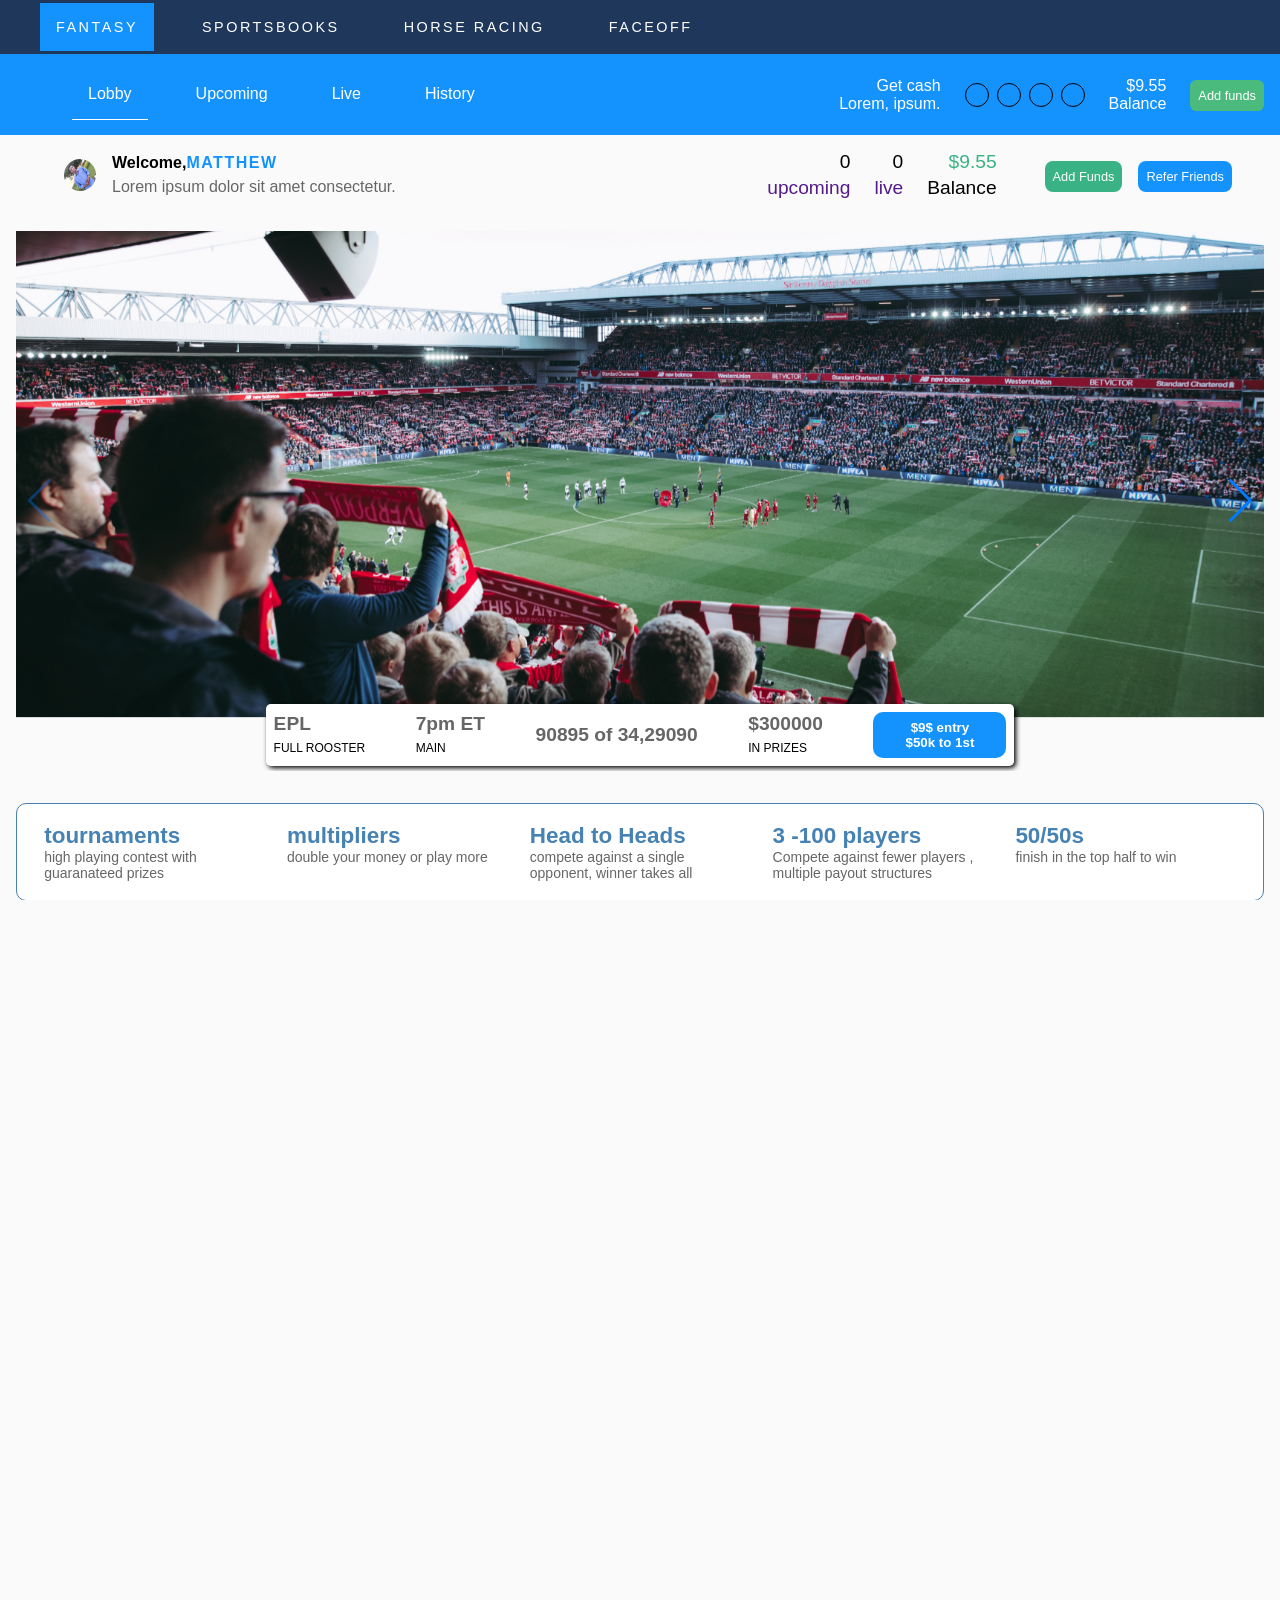
==== commit ca219db3: "leagues" ====
--- a/DASHBOARD/Leagues/epl.html
+++ b/DASHBOARD/Leagues/epl.html
@@ -103,7 +103,7 @@
     <header>
 
       <nav class="top__nav">
-        <span class="toggler open">&#9776;</span>
+        <span class="toggler">&#9776;</span>
         <!-- <span class="close">&#x2715;</span> -->
         <ul class="primary-nav-list__top">
           <li><a class="fantassy__link" href="">FANTASY</a></li>
